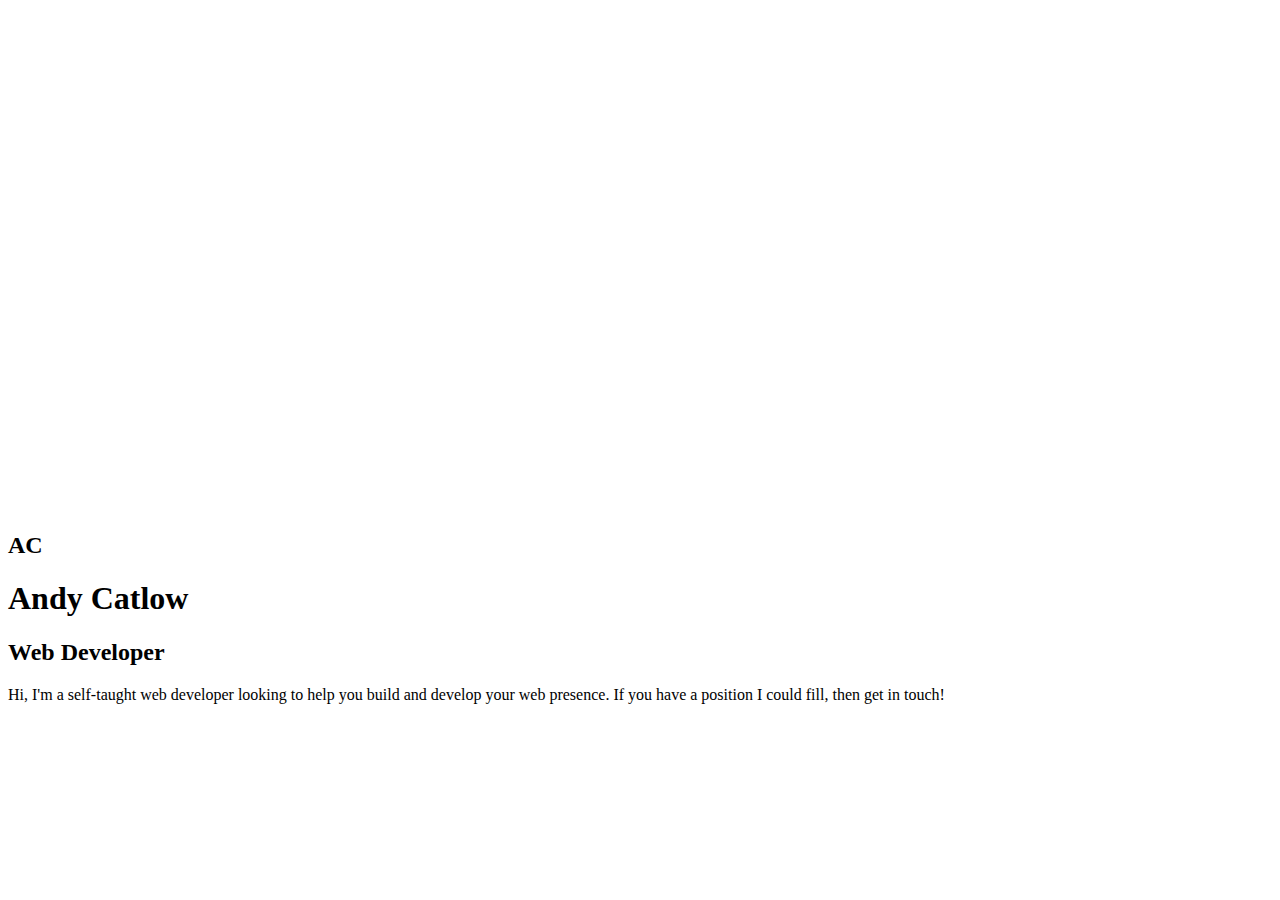
==== pages/index.html @ b0928142 "restructure filing" ====
<!DOCTYPE html>
<html lang="en">
  <head>
    <meta charset="UTF-8" />
    <meta name="viewport" content="width=device-width, initial-scale=1.0" />
    <link rel="stylesheet" href="styles.css" />
    <title>Andy Catlow Portfolio</title>
  </head>
  <body>
    <nav></nav>
    <header class="header">
      <div class="header__left">
        <svg
          id="logo"
          xmlns="http://www.w3.org/2000/svg"
          xmlns:xlink="http://www.w3.org/1999/xlink"
          width="500px"
          height="500px"
          viewBox="0 0 500 500"
          preserveAspectRatio="xMinYMin meet"
        >
          <line
            class="T"
            id="T-top"
            x1="0"
            y1="2"
            x2="500"
            y2="2"
            style="stroke: var(--color-line); fill: none; stroke-width: 5px"
          />
          <line
            class="T N W L"
            id="T-stem"
            x1="250"
            y1="0"
            x2="250"
            y2="500"
            style="stroke: var(--color-line); fill: none; stroke-width: 5px"
          />
          <line
            class="A N"
            id="A-right-leg"
            x1="250"
            y1="0"
            x2="500"
            y2="500"
            style="stroke: var(--color-line); fill: none; stroke-width: 5px"
          />
          <line
            class="N W"
            id="N-right"
            x1="498"
            y1="0"
            x2="498"
            y2="500"
            style="stroke: var(--color-line); fill: none; stroke-width: 5px"
          />
          <line
            class="L"
            id="L-base"
            x1="250"
            y1="498"
            x2="500"
            y2="498"
            style="stroke: var(--color-line); fill: none; stroke-width: 5px"
          />
          <path
            class="C"
            id="C"
            d="M250,2a248,248,0,0,0,1,496"
            style="fill: none; stroke: var(--color-line); stroke-width: 5px"
            id="e8_circleArc"
          />
          <line
            class="A"
            id="A-left"
            x1="250"
            y1="0"
            x2="51"
            y2="399"
            style="stroke: var(--color-line); fill: none; stroke-width: 5px"
          />
          <line
            class="A"
            id="A-middle"
            x1="125"
            y1="250.00"
            x2="375"
            y2="250.00"
            style="stroke: var(--color-line); fill: none; stroke-width: 5px"
          />
          <circle
            class="O"
            id="O"
            cx="403"
            cy="96"
            style="fill: none; stroke: var(--color-line); stroke-width: 5px"
            r="92"
          />
          <line
            class="W"
            id="W-diagonal"
            x1="250"
            y1="500"
            x2="375"
            y2="250"
            style="stroke: var(--color-line); fill: none; stroke-width: 5px"
          />
        </svg>
        <h2 id="initials">AC</h2>
        <h1 id="name">Andy Catlow</h1>
        <h2 id="job-title">Web Developer</h2>
      </div>
      <div class="header__right">
        <p>
          Hi, I'm a self-taught web developer looking to help you build and
          develop your web presence. If you have a position I could fill, then
          get in touch!
        </p>
      </div>
    </header>
  </body>
</html>
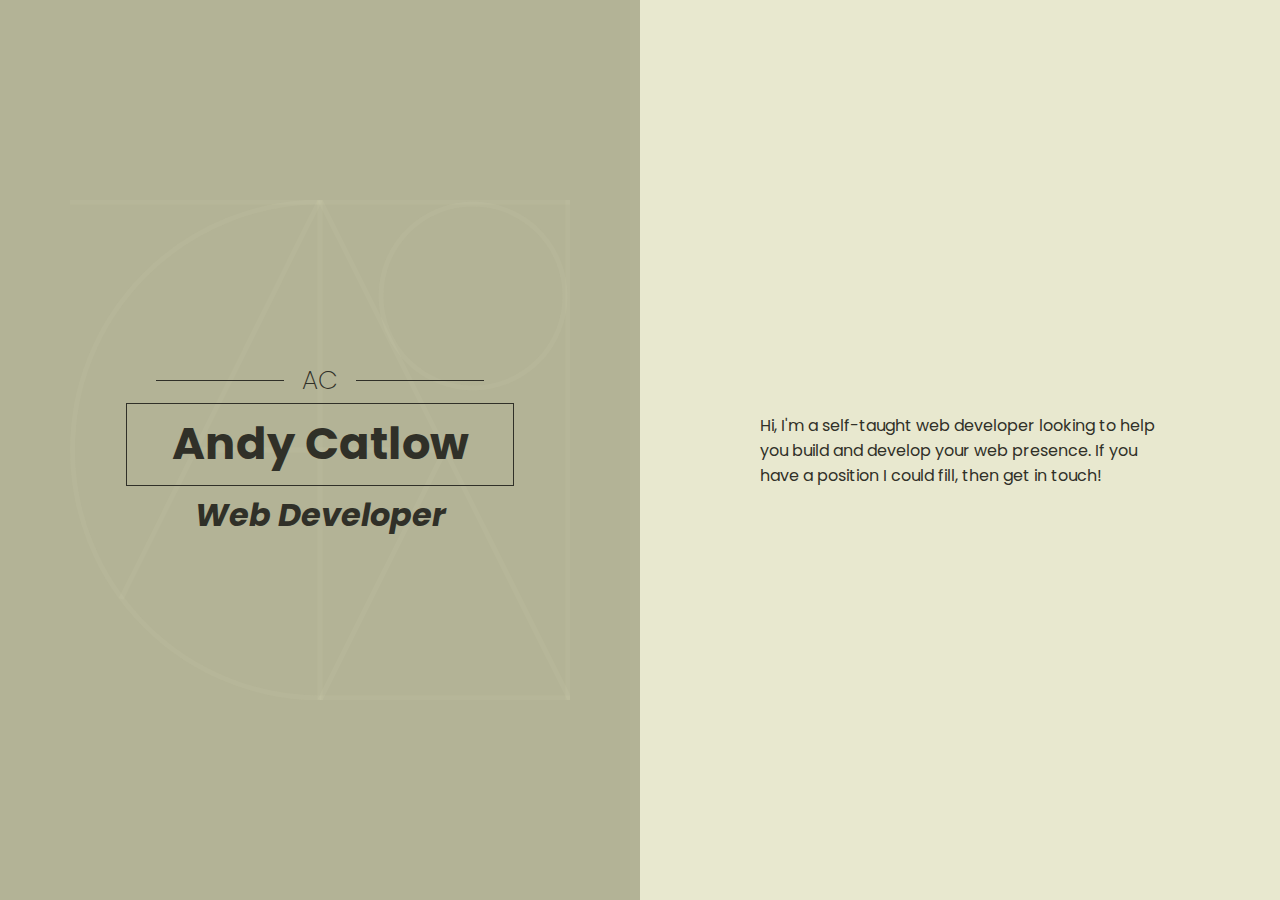
==== commit 67344d65: "repointed css link" ====
--- a/pages/index.html
+++ b/pages/index.html
@@ -3,7 +3,7 @@
   <head>
     <meta charset="UTF-8" />
     <meta name="viewport" content="width=device-width, initial-scale=1.0" />
-    <link rel="stylesheet" href="styles.css" />
+    <link rel="stylesheet" href="../styles/styles.css" />
     <title>Andy Catlow Portfolio</title>
   </head>
   <body>
--- a/styles/styles.css
+++ b/styles/styles.css
@@ -0,0 +1,106 @@
+@import url("https://fonts.googleapis.com/css2?family=Poppins:ital,wght@0,200;0,400;0,700;1,300&display=swap");
+
+*,
+*::before,
+*::after {
+  margin: 0;
+  padding: 0;
+  box-sizing: border-box;
+}
+
+:root {
+  --color-primary: #b3b396;
+  --color-secondary: rgb(232, 232, 207);
+  --color-accent: #303028;
+  --color-line: rgba(232, 232, 207, 0.06);
+}
+
+body {
+  font-family: Poppins;
+}
+.header {
+  color: var(--color-accent);
+}
+
+.header__left,
+.header__right {
+  display: flex;
+  flex-direction: column;
+  justify-content: center;
+  align-items: center;
+  padding: 3em;
+  min-height: 50vh;
+}
+
+.header__left {
+  grid-area: header__left;
+  background-color: var(--color-primary);
+  position: relative;
+}
+
+.header__right {
+  grid-area: header__right;
+  background-color: var(--color-secondary);
+}
+header h1,
+header h2 {
+  z-index: 4;
+  line-height: 1.8;
+}
+header p {
+  max-width: 40ch;
+}
+#initials {
+  font-size: clamp(1rem, 2vw, 2.5rem);
+  font-weight: 200;
+  position: relative;
+  display: inline-block;
+}
+
+#initials::before,
+#initials::after {
+  content: "";
+  background: var(--color-accent);
+  height: 0.05em;
+  display: block;
+  position: absolute;
+  width: 5em;
+  top: 50%;
+}
+
+#initials::before {
+  right: 150%;
+}
+#initials::after {
+  left: 150%;
+}
+
+#name {
+  font-size: clamp(1.5rem, 3.5vw, 4rem);
+  padding: 0 1em;
+  border: 1px solid var(--color-accent);
+}
+#job-title {
+  font-size: clamp(1rem, 2.5vw, 3rem);
+  font-style: italic;
+}
+
+#logo {
+  position: absolute;
+  left: 50%;
+  top: 50%;
+  transform: translate(-50%, -50%);
+  max-height: 98%;
+  max-width: 98%;
+  z-index: 1;
+}
+
+@media (min-width: 600px) {
+  .header {
+    display: grid;
+    grid-template-columns: 1fr 1fr;
+    grid-template-areas: "header__left header__right";
+    min-height: 100vh;
+    color: var(--color-accent);
+  }
+}
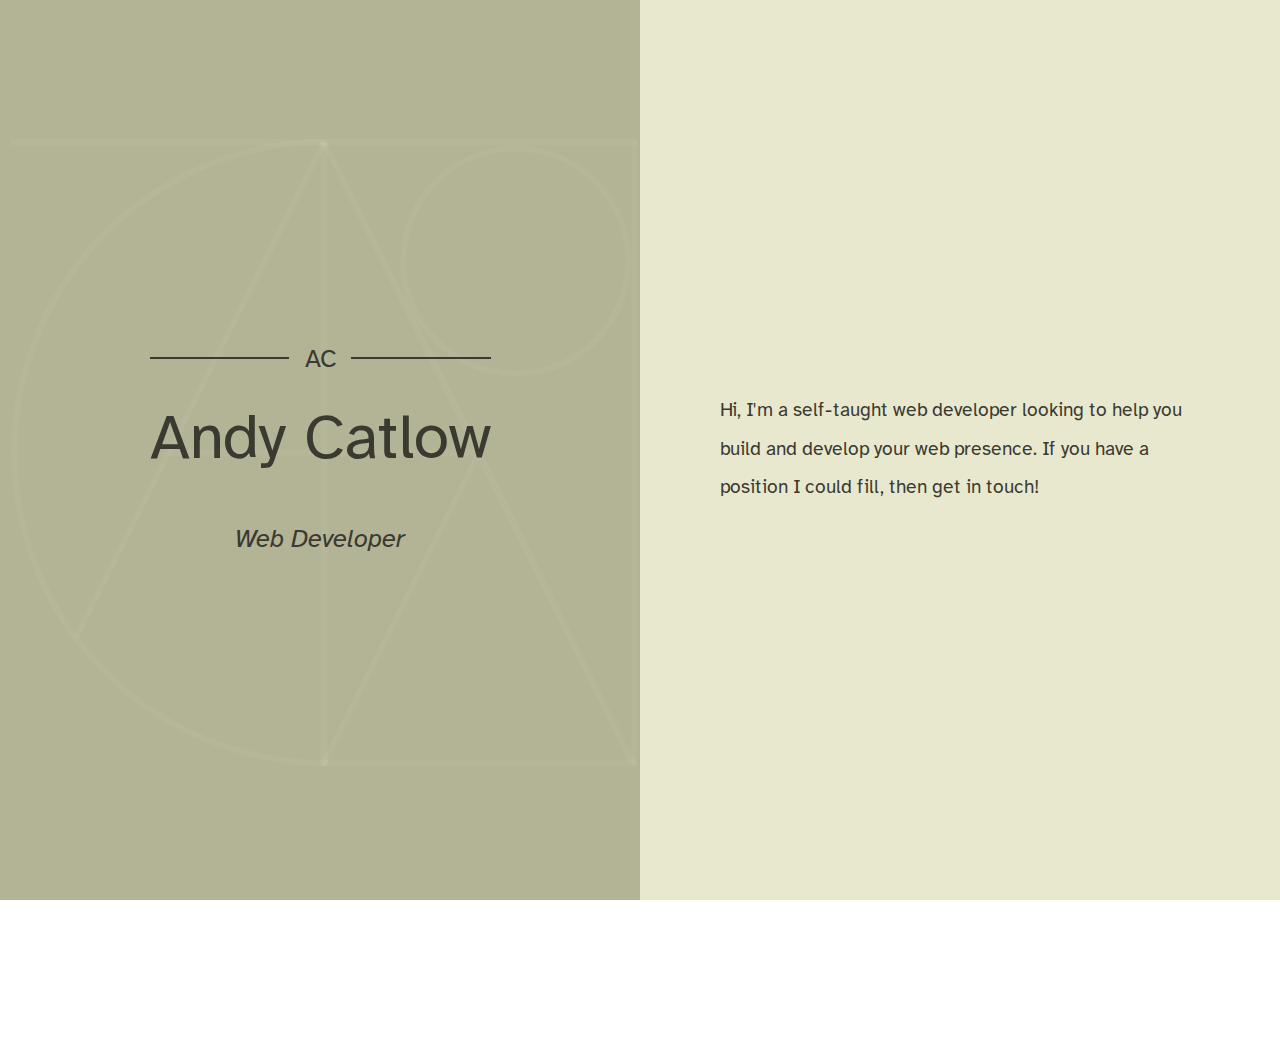
==== commit 2b94050e: "add font and svg" ====
--- a/pages/index.html
+++ b/pages/index.html
@@ -10,109 +10,15 @@
     <nav></nav>
     <header class="header">
       <div class="header__left">
-        <svg
-          id="logo"
-          xmlns="http://www.w3.org/2000/svg"
-          xmlns:xlink="http://www.w3.org/1999/xlink"
-          width="500px"
-          height="500px"
-          viewBox="0 0 500 500"
-          preserveAspectRatio="xMinYMin meet"
-        >
-          <line
-            class="T"
-            id="T-top"
-            x1="0"
-            y1="2"
-            x2="500"
-            y2="2"
-            style="stroke: var(--color-line); fill: none; stroke-width: 5px"
-          />
-          <line
-            class="T N W L"
-            id="T-stem"
-            x1="250"
-            y1="0"
-            x2="250"
-            y2="500"
-            style="stroke: var(--color-line); fill: none; stroke-width: 5px"
-          />
-          <line
-            class="A N"
-            id="A-right-leg"
-            x1="250"
-            y1="0"
-            x2="500"
-            y2="500"
-            style="stroke: var(--color-line); fill: none; stroke-width: 5px"
-          />
-          <line
-            class="N W"
-            id="N-right"
-            x1="498"
-            y1="0"
-            x2="498"
-            y2="500"
-            style="stroke: var(--color-line); fill: none; stroke-width: 5px"
-          />
-          <line
-            class="L"
-            id="L-base"
-            x1="250"
-            y1="498"
-            x2="500"
-            y2="498"
-            style="stroke: var(--color-line); fill: none; stroke-width: 5px"
-          />
-          <path
-            class="C"
-            id="C"
-            d="M250,2a248,248,0,0,0,1,496"
-            style="fill: none; stroke: var(--color-line); stroke-width: 5px"
-            id="e8_circleArc"
-          />
-          <line
-            class="A"
-            id="A-left"
-            x1="250"
-            y1="0"
-            x2="51"
-            y2="399"
-            style="stroke: var(--color-line); fill: none; stroke-width: 5px"
-          />
-          <line
-            class="A"
-            id="A-middle"
-            x1="125"
-            y1="250.00"
-            x2="375"
-            y2="250.00"
-            style="stroke: var(--color-line); fill: none; stroke-width: 5px"
-          />
-          <circle
-            class="O"
-            id="O"
-            cx="403"
-            cy="96"
-            style="fill: none; stroke: var(--color-line); stroke-width: 5px"
-            r="92"
-          />
-          <line
-            class="W"
-            id="W-diagonal"
-            x1="250"
-            y1="500"
-            x2="375"
-            y2="250"
-            style="stroke: var(--color-line); fill: none; stroke-width: 5px"
-          />
-        </svg>
-        <h2 id="initials">AC</h2>
-        <h1 id="name">Andy Catlow</h1>
-        <h2 id="job-title">Web Developer</h2>
+        <!-- <img id="logo" src="../images/Catlow_logo_pale.svg" alt="" /> -->
+        <div class="header__left__text">
+          <h2 id="initials">AC</h2>
+          <h1 id="name">Andy Catlow</h1>
+          <h2 id="job-title">Web Developer</h2>
+        </div>
       </div>
       <div class="header__right">
-        <p>
+        <p class="self">
           Hi, I'm a self-taught web developer looking to help you build and
           develop your web presence. If you have a position I could fill, then
           get in touch!
@@ -120,4 +26,102 @@
       </div>
     </header>
   </body>
+
+  <svg xmlns="http://www.w3.org/2000/svg">
+    <symbol
+      id="logo-small"
+      width="500px"
+      height="500px"
+      viewBox="0 0 500 500"
+      preserveAspectRatio="xMinYMin meet"
+    >
+      <line
+        class="T"
+        id="T-top"
+        x1="0"
+        y1="2"
+        x2="500"
+        y2="2"
+        style="stroke: var(--color-accent); fill: none; stroke-width: 5px"
+      />
+      <line
+        class="T N W L"
+        id="T-stem"
+        x1="250"
+        y1="0"
+        x2="250"
+        y2="500"
+        style="stroke: var(--color-accent); fill: none; stroke-width: 5px"
+      />
+      <line
+        class="A N"
+        id="A-right-leg"
+        x1="250"
+        y1="0"
+        x2="500"
+        y2="500"
+        style="stroke: var(--color-accent); fill: none; stroke-width: 5px"
+      />
+      <line
+        class="N W"
+        id="N-right"
+        x1="498"
+        y1="0"
+        x2="498"
+        y2="500"
+        style="stroke: var(--color-accent); fill: none; stroke-width: 5px"
+      />
+      <line
+        class="L"
+        id="L-base"
+        x1="250"
+        y1="498"
+        x2="500"
+        y2="498"
+        style="stroke: var(--color-accent); fill: none; stroke-width: 5px"
+      />
+      <path
+        class="C"
+        id="C"
+        d="M250,2a248,248,0,0,0,1,496"
+        style="fill: none; stroke: var(--color-accent); stroke-width: 5px"
+        id="e8_circleArc"
+      />
+      <line
+        class="A"
+        id="A-left"
+        x1="250"
+        y1="0"
+        x2="51"
+        y2="399"
+        style="stroke: var(--color-accent); fill: none; stroke-width: 5px"
+      />
+      <line
+        class="A"
+        id="A-middle"
+        x1="125"
+        y1="250.00"
+        x2="375"
+        y2="250.00"
+        style="stroke: var(--color-accent); fill: none; stroke-width: 5px"
+      />
+      <circle
+        class="O"
+        id="O"
+        cx="403"
+        cy="96"
+        style="fill: none; stroke: var(--color-accent); stroke-width: 5px"
+        r="92"
+      />
+      <line
+        class="W"
+        id="W-diagonal"
+        x1="250"
+        y1="500"
+        x2="375"
+        y2="250"
+        style="stroke: var(--color-accent); fill: none; stroke-width: 5px"
+      />
+    </symbol>
+  </svg>
 </html>
--- a/styles/styles.css
+++ b/styles/styles.css
@@ -1,5 +1,52 @@
-@import url("https://fonts.googleapis.com/css2?family=Poppins:ital,wght@0,200;0,400;0,700;1,300&display=swap");
+/* fonts */
+/* Atkinson-Hyperlegible regular */
+@font-face {
+  font-family: "Atkinson";
+  font-style: normal;
+  font-weight: normal;
+  font-display: swap;
+  src: local("Atkinson-Hyperlegible-Regular"),
+    url(../fonts/Atkinson/SVG/Atkinson-Hyperlegible-Regular-102.svg),
+    url(../fonts/Atkinson/WOFF2/Atkinson-Hyperlegible-Regular-102a.woff2),
+    url(../fonts/Atkinson/WOFF/Atkinson-Hyperlegible-Regular-102.woff);
+}
+/* Atkinson-Hyperlegible italic */
+@font-face {
+  font-family: "Atkinson";
+  font-style: italic;
+  font-weight: normal;
+  font-display: swap;
+  src: local("Atkinson-Hyperlegible-Italic"),
+    url(../fonts/Atkinson/SVG/Atkinson-Hyperlegible-Italic-102.svg),
+    url(../fonts/Atkinson/WOFF2/Atkinson-Hyperlegible-Italic-102a.woff2),
+    url(../fonts/Atkinson/WOFF/Atkinson-Hyperlegible-Italic-102.woff);
+}
 
+/* Atkinson-Hyperlegible bold */
+@font-face {
+  font-family: "Atkinson";
+  font-style: normal;
+  font-weight: bold;
+  font-display: swap;
+  src: local("Atkinson-Hyperlegible-Bold"),
+    url(../fonts/Atkinson/SVG/Atkinson-Hyperlegible-Bold-102.svg),
+    url(../fonts/Atkinson/WOFF2/Atkinson-Hyperlegible-Bold-102a.woff2),
+    url(../fonts/Atkinson/WOFF/Atkinson-Hyperlegible-Bold-102.woff);
+}
+
+/* Atkinson-Hyperlegible italic-bold */
+@font-face {
+  font-family: "Atkinson";
+  font-style: italic;
+  font-weight: bold;
+  font-display: swap;
+  src: local("Atkinson-Hyperlegible-BoldItalic"),
+    url(../fonts/Atkinson/SVG/Atkinson-Hyperlegible-BoldItalic-102.svg),
+    url(../fonts/Atkinson/WOFF2/Atkinson-Hyperlegible-BoldItalic-102a.woff2),
+    url(../fonts/Atkinson/WOFF/Atkinson-Hyperlegible-BoldItalic-102.woff);
+}
+
+/* basic reset */
 *,
 *::before,
 *::after {
@@ -11,12 +58,13 @@
 :root {
   --color-primary: #b3b396;
   --color-secondary: rgb(232, 232, 207);
-  --color-accent: #303028;
+  --color-accent: #3a3a31;
   --color-line: rgba(232, 232, 207, 0.06);
 }
 
 body {
-  font-family: Poppins;
+  font-family: "Atkinson";
+  font-weight: normal;
 }
 .header {
   color: var(--color-accent);
@@ -35,7 +83,12 @@
 .header__left {
   grid-area: header__left;
   background-color: var(--color-primary);
+  background-image: url(../images/Catlow_logo_pale.svg);
+  background-size: contain;
+  background-repeat: no-repeat;
+  background-position: center;
   position: relative;
+  text-align: center;
 }
 
 .header__right {
@@ -50,9 +103,31 @@
 header p {
   max-width: 40ch;
 }
+
+@media (min-width: 600px) {
+  .header {
+    display: grid;
+    grid-template-columns: 1fr 1fr;
+    grid-template-areas: "header__left header__right";
+    min-height: 100vh;
+    color: var(--color-accent);
+  }
+}
+
+/* Header Left */
+.header__left__text {
+  max-width: 100vw;
+  overflow: hidden;
+}
+@media (min-width: 200px) {
+  .header__left__text {
+    max-width: 90%;
+  }
+}
+
 #initials {
-  font-size: clamp(1rem, 2vw, 2.5rem);
-  font-weight: 200;
+  font-size: clamp(0.7rem, 2vw, 2.5rem);
+  font-weight: lighter;
   position: relative;
   display: inline-block;
 }
@@ -64,8 +139,8 @@
   height: 0.05em;
   display: block;
   position: absolute;
-  width: 5em;
-  top: 50%;
+  width: 20vw;
+  top: 45%;
 }
 
 #initials::before {
@@ -76,13 +151,18 @@
 }
 
 #name {
-  font-size: clamp(1.5rem, 3.5vw, 4rem);
-  padding: 0 1em;
-  border: 1px solid var(--color-accent);
+  font-size: clamp(2rem, 5vw, 6rem);
+  font-weight: 500;
+  /* padding: 0 1em; */
+  /* border: 1px solid var(--color-secondary); */
+  border-radius: 4px;
+  width: 100%;
+  margin-bottom: 0.3em;
 }
 #job-title {
-  font-size: clamp(1rem, 2.5vw, 3rem);
+  font-size: clamp(0.7rem, 2vw, 3rem);
   font-style: italic;
+  font-weight: lighter;
 }
 
 #logo {
@@ -95,12 +175,9 @@
   z-index: 1;
 }
 
-@media (min-width: 600px) {
-  .header {
-    display: grid;
-    grid-template-columns: 1fr 1fr;
-    grid-template-areas: "header__left header__right";
-    min-height: 100vh;
-    color: var(--color-accent);
-  }
+/* Header Right */
+
+.self {
+  font-size: clamp(12px, 1.5vw, 2rem);
+  line-height: 2;
 }
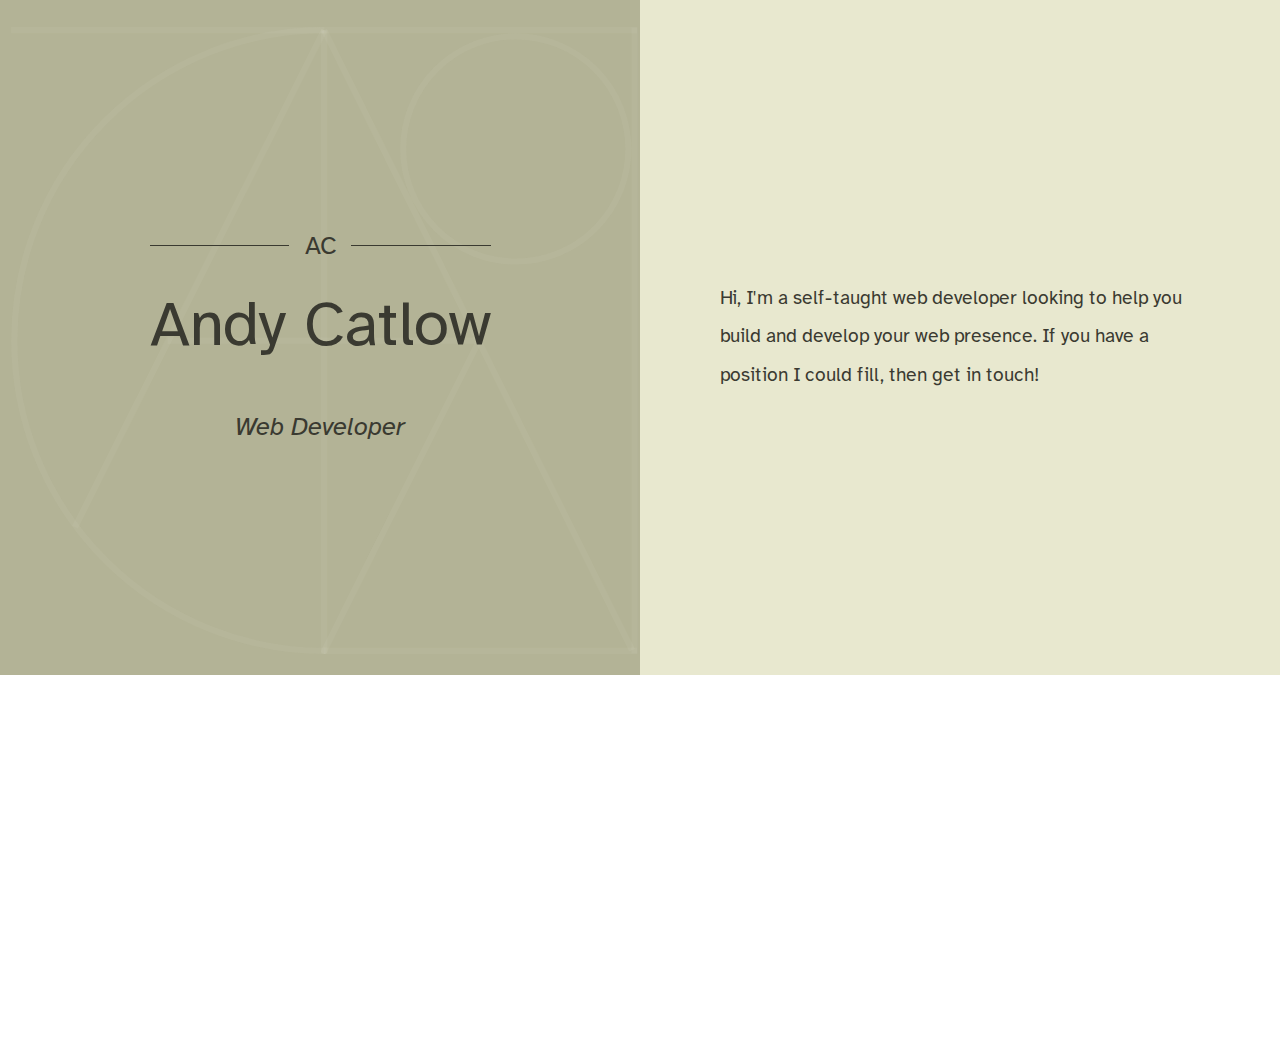
==== commit c968f732: "add contact form" ====
--- a/pages/index.html
+++ b/pages/index.html
@@ -23,6 +23,9 @@
           develop your web presence. If you have a position I could fill, then
           get in touch!
         </p>
+      </div>
+      <div class="contact__container">
+        <form action="#" class="contact__form"></form>
       </div>
     </header>
   </body>
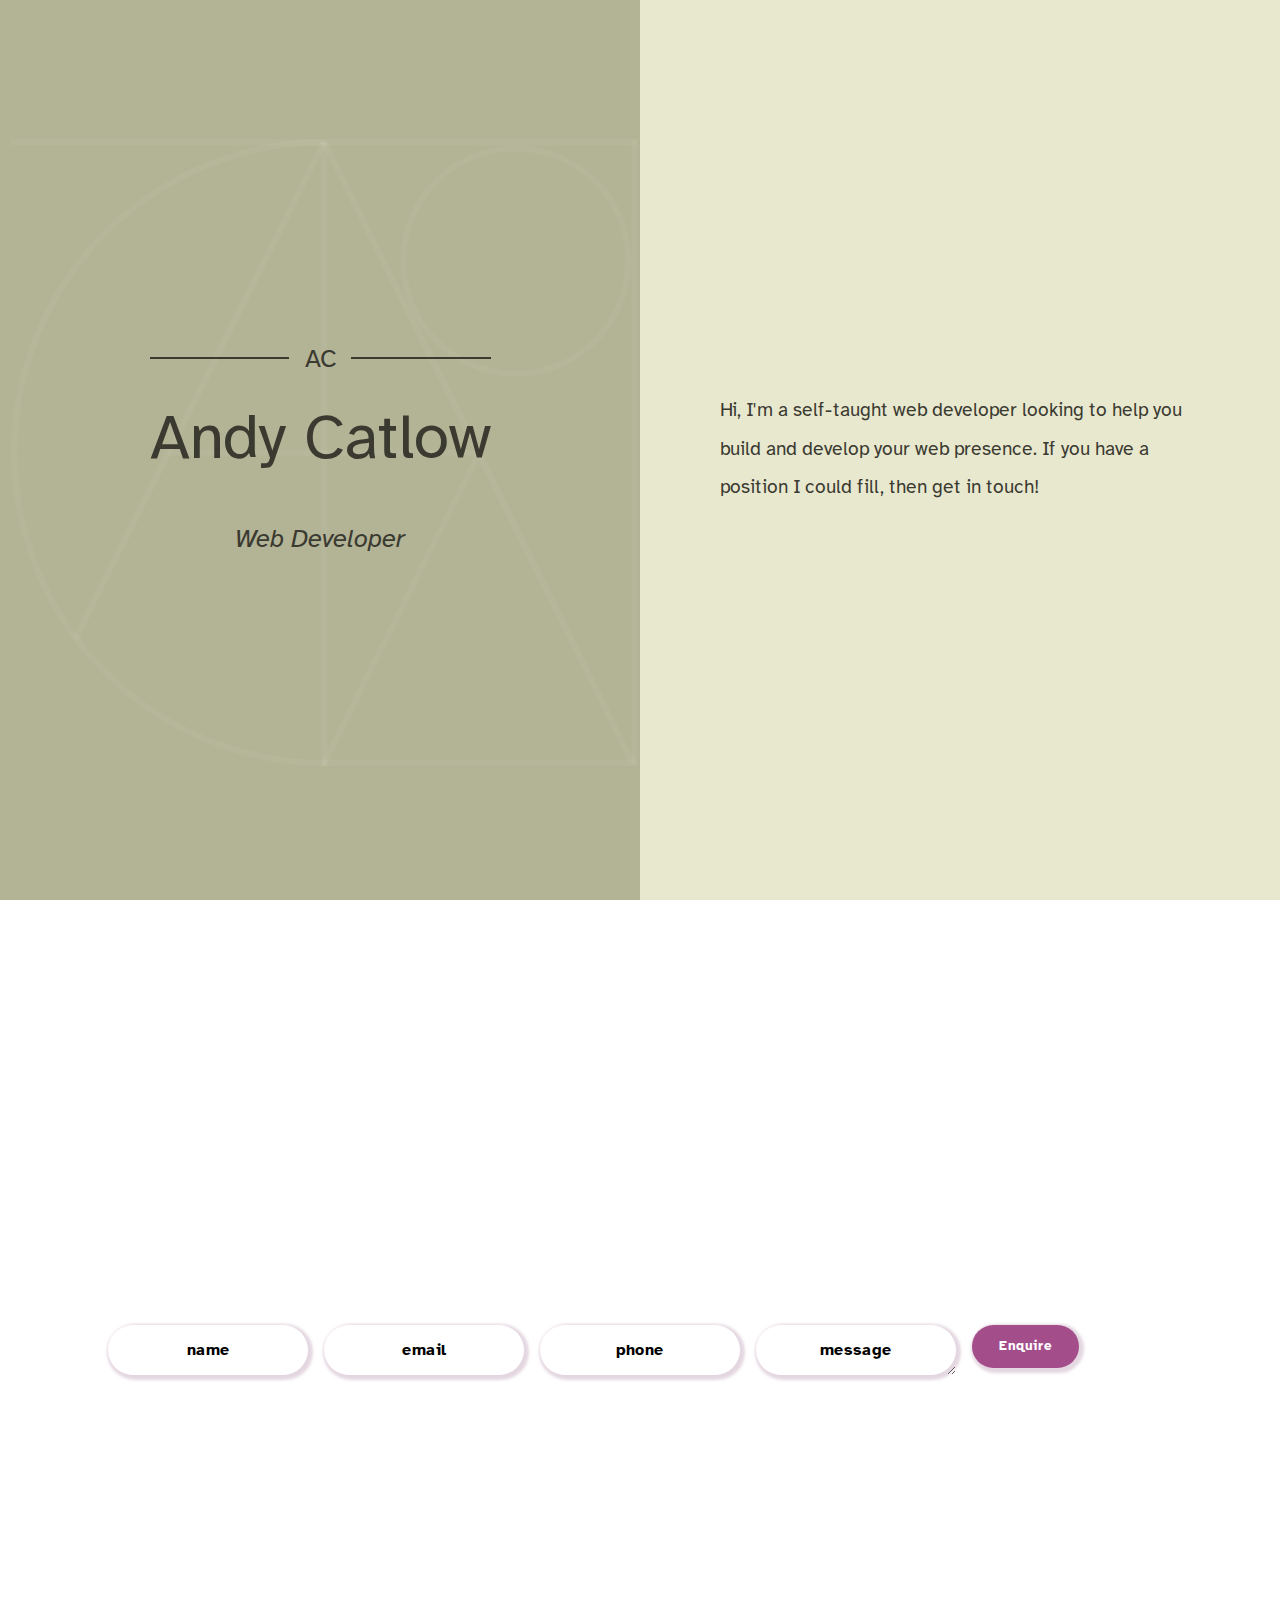
==== commit e04d3c3f: "change form styling" ====
--- a/pages/index.html
+++ b/pages/index.html
@@ -24,10 +24,55 @@
           get in touch!
         </p>
       </div>
-      <div class="contact__container">
-        <form action="#" class="contact__form"></form>
-      </div>
     </header>
+    <div class="form__container">
+      <form action="#" class="contact__form form">
+        <div class="form__group">
+          <input
+            type="text"
+            id="form__name"
+            name="form__name"
+            class="input__box"
+            required
+          />
+          <label for="form__name" class="form__label">name</label>
+        </div>
+        <div class="form__group">
+          <input
+            type="email"
+            id="form__email"
+            name="form__email"
+            class="input__box"
+            required
+          />
+          <label for="form__email" class="form__label">email</label>
+        </div>
+        <div class="form__group">
+          <input
+            type="tel"
+            id="form__phone"
+            name="form__phone"
+            class="input__box"
+            required
+          />
+          <label for="form__phone" class="form__label">phone</label>
+        </div>
+        <div class="form__group">
+          <textarea
+            name="form__message"
+            id="form__message"
+            cols="30"
+            rows="10"
+            class="input__box"
+            required
+          ></textarea>
+          <label for="form__message" class="form__label">message</label>
+        </div>
+        <div class="form__group">
+          <button type="submit" class="btn">Enquire</button>
+        </div>
+      </form>
+    </div>
   </body>
 
   <svg xmlns="http://www.w3.org/2000/svg">
--- a/styles/styles.css
+++ b/styles/styles.css
@@ -60,6 +60,17 @@
   --color-secondary: rgb(232, 232, 207);
   --color-accent: #3a3a31;
   --color-line: rgba(232, 232, 207, 0.06);
+
+  --corner: 5px;
+  --pill: 50px;
+  --width: 100%;
+  --height: 100%;
+  --shadow: 2px 2px 3px 3px rgba(var(--clr-foc-num), 0.2);
+  --clr-prmy: rgb(255, 83, 206);
+  --clr-scdy: rgb(141, 240, 137);
+  --clr-hlt: rgb(163, 77, 139);
+  --clr-foc: rgb(var(--clr-foc-num));
+  --clr-foc-num: 121, 57, 103;
 }
 
 body {
@@ -181,3 +192,86 @@
   font-size: clamp(12px, 1.5vw, 2rem);
   line-height: 2;
 }
+
+/* contact form */
+
+/* grid and place-items: center is a really easy way of getting things centered, but remember to give a heigth for the container */
+.form__container {
+  display: grid;
+  place-items: center;
+  height: 100vh;
+  width: 100vw;
+}
+/* Flex wrap in the form element allows responsive layout without media queries */
+.form {
+  display: flex;
+  flex-wrap: wrap;
+  justify-content: center;
+  gap: 1em;
+  max-height: 80vh;
+  padding: 2em;
+  width: 100%;
+}
+/* decides size of buttons and fields */
+.form > * {
+  flex: 1 1 100%;
+  max-width: 200px;
+  min-width: 100px;
+}
+/* putting the form elements in groups allows for better control */
+.form__group {
+  position: relative;
+  display: inline;
+  max-height: 50px;
+}
+.form__label {
+  position: absolute;
+  top: 50%;
+  left: 50%;
+  transform: translate(-50%, -50%);
+  font-weight: 700;
+  transition: all 0.5s ease-in-out;
+}
+.input__box {
+  box-sizing: border-box;
+  border: none;
+  border-radius: var(--pill);
+  padding: 1em;
+  width: var(--width);
+  height: var(--height);
+  box-shadow: var(--shadow);
+  background-color: white;
+}
+/* for this to work to label must be after the input in the html*/
+/* .input__box:hover + .form__label,  */
+.input__box:focus + .form__label,
+.input__box:valid + .form__label {
+  transform: translate(90%, 0) scale(0.8);
+  transform-origin: right;
+  color: rgba(var(--clr-foc-num), 0.9);
+}
+/* the valid selector needs "required" in the input attributes in the html.
+This hides the label when the field has been filled in.*/
+.input__box:valid + .form__label {
+  color: rgba(var(--clr-foc-num), 0.4);
+}
+
+.btn {
+  display: inline;
+  padding: 1em 2em;
+  border-radius: var(--pill);
+  font-family: inherit;
+  border: none;
+  cursor: pointer;
+  box-shadow: var(--shadow);
+  background-color: var(--clr-hlt);
+  color: #fff;
+  font-weight: 700;
+  transition: all 0.2s ease-in-out;
+}
+/* rotates the button on hover and focus */
+.btn:hover,
+.btn:focus {
+  transform: rotate(5deg);
+  background-color: var(--clr-foc);
+}
